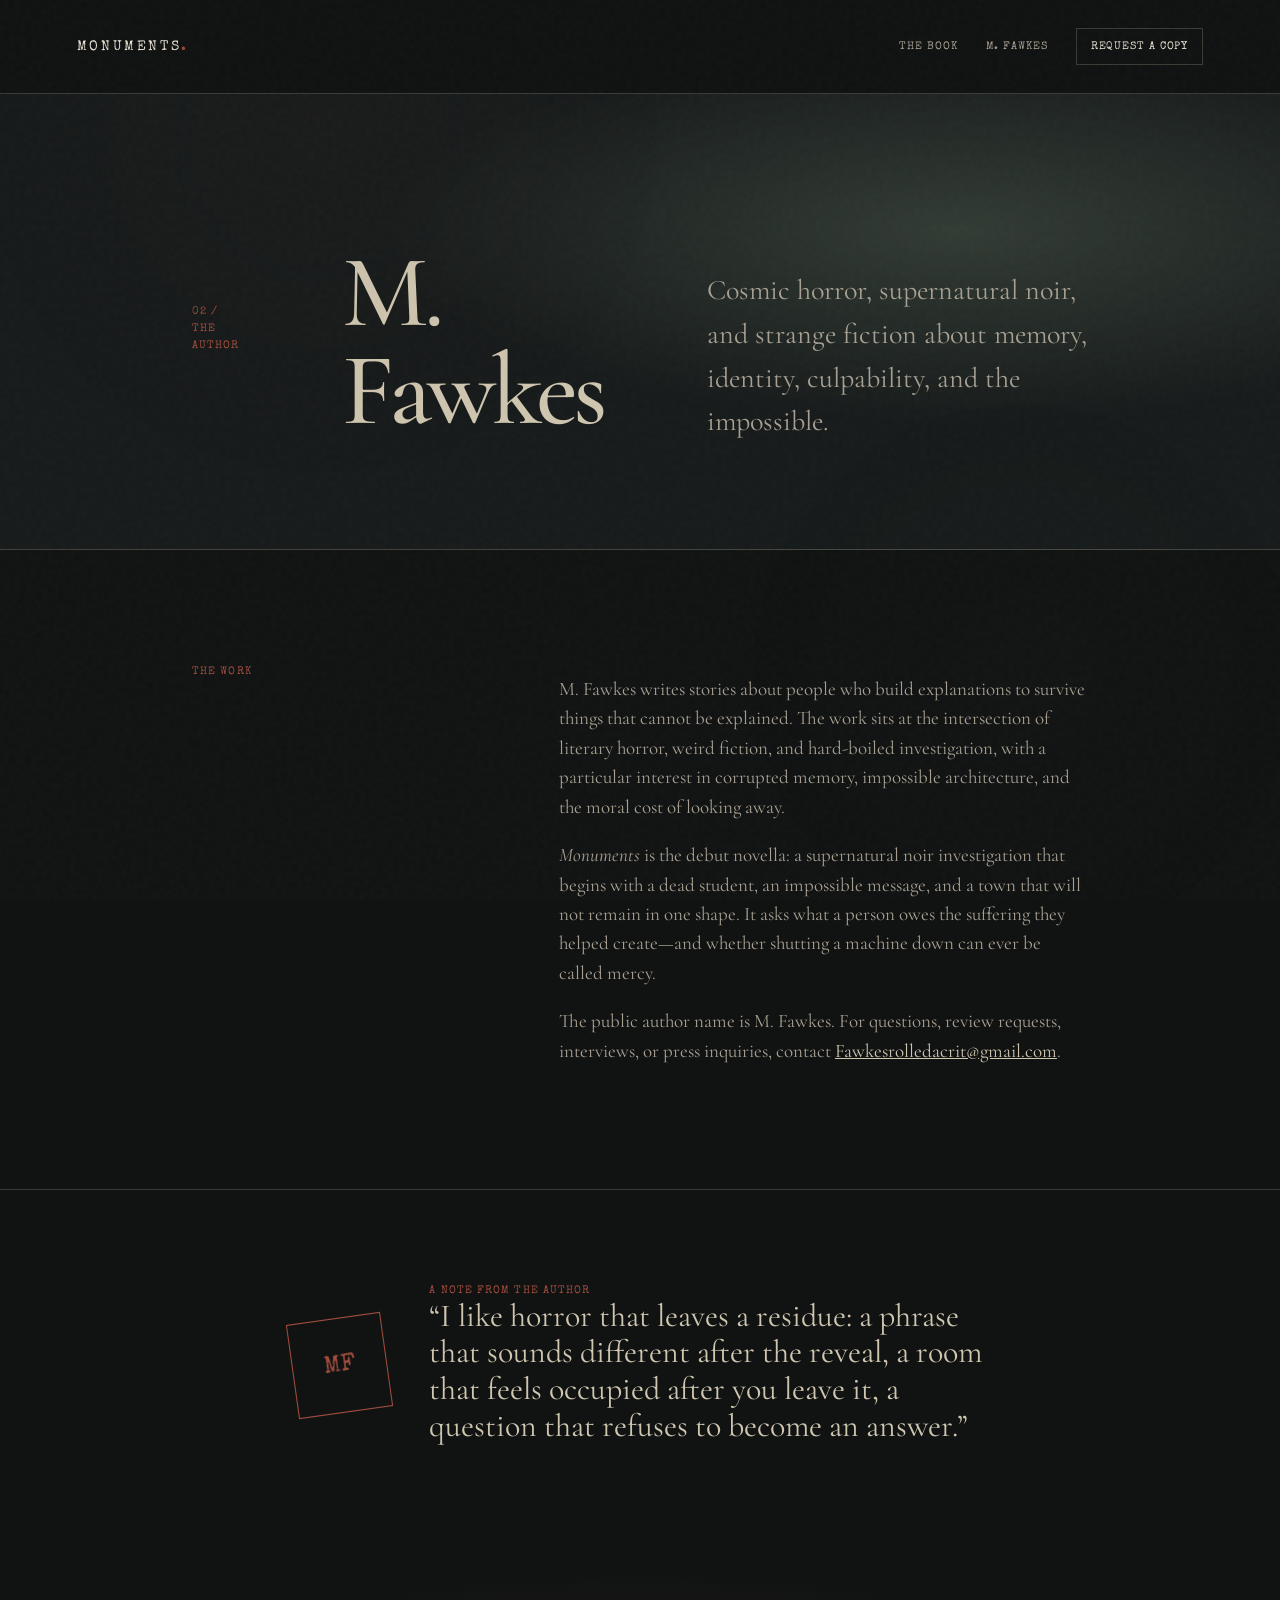
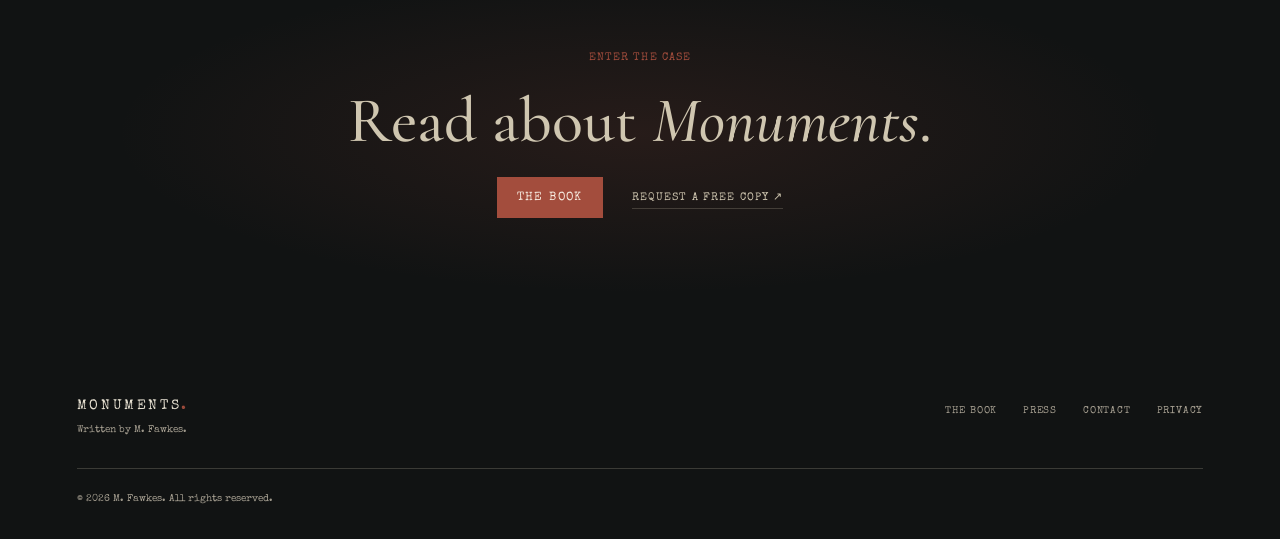
==== about.html @ 918af167 "Expand Monuments site with SEO pages and chapter preview Add dedicated book, author, press, and firs" ====
<!doctype html>
<html lang="en">
<head>
  <meta charset="utf-8">
  <meta name="viewport" content="width=device-width, initial-scale=1">
  <meta name="description" content="About M. Fawkes, author of Monuments: literary cosmic horror, supernatural noir, and strange fiction about memory, identity, and impossible places.">
  <meta name="author" content="M. Fawkes">
  <meta property="og:title" content="About M. Fawkes | Monuments">
  <meta property="og:description" content="M. Fawkes writes cosmic horror, supernatural noir, and strange fiction.">
  <meta property="og:type" content="profile">
  <meta property="og:image" content="https://monumentsbook.win/assets/monuments-cover.jpg">
  <meta name="twitter:card" content="summary_large_image">
  <title>About M. Fawkes | Monuments</title>
  <link rel="preconnect" href="https://fonts.googleapis.com">
  <link rel="preconnect" href="https://fonts.gstatic.com" crossorigin>
  <link href="https://fonts.googleapis.com/css2?family=Cormorant+Garamond:wght@400;500;600;700&family=Special+Elite&display=swap" rel="stylesheet">
  <link rel="stylesheet" href="styles.css">
  <script type="application/ld+json">
  {
    "@context": "https://schema.org",
    "@type": "Person",
    "name": "M. Fawkes",
    "url": "https://monumentsbook.win/about.html",
    "authorOf": {"@type": "Book", "name": "Monuments", "url": "https://monumentsbook.win/the-book.html"}
  }
  </script>
</head>
<body class="interior-page">
  <div class="grain" aria-hidden="true"></div>
  <header class="site-header site-header-solid">
    <a class="wordmark" href="index.html">MONUMENTS<span>.</span></a>
    <nav aria-label="Main navigation">
      <a href="the-book.html">The Book</a>
      <a href="about.html" aria-current="page">M. Fawkes</a>
      <a class="nav-cta" href="index.html#copy">Request a Copy</a>
    </nav>
  </header>
  <main>
    <section class="page-hero">
      <p class="eyebrow">02 / The author</p>
      <h1>M. Fawkes</h1>
      <p class="page-dek">Cosmic horror, supernatural noir, and strange fiction about memory, identity, culpability, and the impossible.</p>
    </section>
    <section class="prose-section">
      <div class="section-label">The work</div>
      <div class="prose-content">
        <p>M. Fawkes writes stories about people who build explanations to survive things that cannot be explained. The work sits at the intersection of literary horror, weird fiction, and hard-boiled investigation, with a particular interest in corrupted memory, impossible architecture, and the moral cost of looking away.</p>
        <p><em>Monuments</em> is the debut novella: a supernatural noir investigation that begins with a dead student, an impossible message, and a town that will not remain in one shape. It asks what a person owes the suffering they helped create—and whether shutting a machine down can ever be called mercy.</p>
        <p>The public author name is M. Fawkes. For questions, review requests, interviews, or press inquiries, contact <a href="mailto:Fawkesrolledacrit@gmail.com">Fawkesrolledacrit@gmail.com</a>.</p>
      </div>
    </section>
    <section class="author-note">
      <div class="author-stamp" aria-hidden="true">MF</div>
      <div>
        <p class="eyebrow">A note from the author</p>
        <p>“I like horror that leaves a residue: a phrase that sounds different after the reveal, a room that feels occupied after you leave it, a question that refuses to become an answer.”</p>
      </div>
    </section>
    <section class="page-cta">
      <p class="eyebrow">Enter the case</p>
      <h2>Read about <em>Monuments</em>.</h2>
      <a class="button button-primary" href="the-book.html">The book</a>
      <a class="text-link" href="index.html#copy">Request a free copy <span aria-hidden="true">↗</span></a>
    </section>
  </main>
  <footer class="site-footer">
    <div><a class="wordmark" href="index.html">MONUMENTS<span>.</span></a><p>Written by M. Fawkes.</p></div>
    <div class="footer-links"><a href="the-book.html">The book</a><a href="press.html">Press</a><a href="mailto:Fawkesrolledacrit@gmail.com">Contact</a><a href="privacy.html">Privacy</a></div>
    <p class="copyright">© 2026 M. Fawkes. All rights reserved.</p>
  </footer>
</body>
</html>
---- styles.css ----
@font-face { font-family: 'MyUnderwood'; src: url('assets/MyUnderwood.ttf') format('truetype'); font-weight: 400; font-style: normal; font-display: swap; }

:root {
  --ink: #e7e1d2;
  --muted: #a7a092;
  --paper: #cfc6b0;
  --night: #111313;
  --deep: #171b1b;
  --rust: #a34d3d;
  --line: rgba(207, 198, 176, .22);
  --serif: 'Cormorant Garamond', Georgia, serif;
  --type: 'Special Elite', 'Courier New', monospace;
}

* { box-sizing: border-box; }
html { scroll-behavior: smooth; }
body { margin: 0; color: var(--ink); background: var(--night); font-family: var(--serif); font-size: 19px; line-height: 1.55; }
body::before { content: ''; position: fixed; inset: 0; pointer-events: none; opacity: .15; background: radial-gradient(circle at 25% 15%, rgba(163,77,61,.18), transparent 32%), radial-gradient(circle at 80% 75%, rgba(134,145,126,.12), transparent 28%); }
.grain { position: fixed; z-index: 5; inset: 0; pointer-events: none; opacity: .035; background-image: url("data:image/svg+xml,%3Csvg viewBox='0 0 180 180' xmlns='http://www.w3.org/2000/svg'%3E%3Cfilter id='n'%3E%3CfeTurbulence type='fractalNoise' baseFrequency='.9' numOctaves='3' stitchTiles='stitch'/%3E%3C/filter%3E%3Crect width='100%25' height='100%25' filter='url(%23n)' opacity='.75'/%3E%3C/svg%3E"); }
.site-header { position: absolute; z-index: 2; top: 0; left: 0; right: 0; display: flex; justify-content: space-between; align-items: center; padding: 28px 6vw; }
.wordmark { color: var(--ink); font-family: var(--type); font-size: .9rem; letter-spacing: .18em; text-decoration: none; }
.wordmark span { color: var(--rust); }
nav { display: flex; align-items: center; gap: 28px; font-family: var(--type); font-size: .7rem; letter-spacing: .08em; text-transform: uppercase; }
a { color: inherit; }
nav a, .footer-links a { text-decoration: none; color: var(--muted); transition: color .2s ease; }
nav a:hover, .footer-links a:hover, .text-link:hover { color: var(--ink); }
.nav-cta { border: 1px solid var(--line); padding: 9px 14px; color: var(--ink) !important; }
.hero { min-height: 780px; display: grid; grid-template-columns: 1.05fr .95fr; align-items: center; gap: 7vw; padding: 155px 12vw 100px; background: linear-gradient(110deg, rgba(21,25,25,.98), rgba(21,25,25,.78)), radial-gradient(ellipse at 75% 38%, #48504a 0%, #171b1b 38%, #111313 72%); }
.hero-copy { max-width: 680px; }
.eyebrow, .section-label, .status, .cover-top, .cover-author, .quote-credit, .small-note, label, .form-note { font-family: var(--type); text-transform: uppercase; letter-spacing: .1em; font-size: .68rem; }
.eyebrow { color: var(--rust); margin: 0 0 24px; }
h1, h2 { font-weight: 500; line-height: .95; margin: 0; }
h1 { font-size: clamp(3.8rem, 7vw, 7.5rem); letter-spacing: -.04em; }
h1 em { color: var(--paper); font-size: .55em; display: inline-block; margin-top: .2em; font-weight: 400; }
.lede { color: var(--paper); font-size: clamp(1.15rem, 1.7vw, 1.42rem); max-width: 590px; margin: 37px 0; }
.hero-actions { display: flex; gap: 27px; align-items: center; }
.button { display: inline-block; border: 0; cursor: pointer; font: .72rem var(--type); letter-spacing: .12em; text-transform: uppercase; padding: 15px 20px; text-decoration: none; transition: transform .2s, background .2s; }
.button:hover { transform: translateY(-2px); }
.button-primary { background: var(--rust); color: #f8eee3; }
.button-primary:hover { background: #bd5c49; }
.text-link { color: var(--paper); font: .7rem var(--type); letter-spacing: .1em; text-decoration: none; text-transform: uppercase; border-bottom: 1px solid var(--line); padding-bottom: 5px; }
.status { color: var(--muted); margin-top: 48px; }
.status-dot { width: 7px; height: 7px; display: inline-block; margin: 0 8px 1px 0; border-radius: 50%; background: var(--rust); box-shadow: 0 0 12px var(--rust); }
.cover-wrap { position: relative; justify-self: center; width: min(330px, 80%); transform: rotate(3deg); }
.cover-shadow { position: absolute; inset: 7% -10% -10% 10%; background: #000; filter: blur(28px); opacity: .65; }
.real-cover { position: relative; display: block; width: 100%; height: auto; border: 1px solid rgba(207,198,176,.35); box-shadow: inset 0 0 0 7px rgba(17,19,19,.32); }
.book-cover { position: relative; aspect-ratio: 2 / 3; display: flex; flex-direction: column; align-items: center; padding: 34px 20px; overflow: hidden; color: #bfb39b; background: linear-gradient(160deg, #434d47, #111616 55%, #191212); border: 1px solid rgba(207,198,176,.35); box-shadow: inset 0 0 0 7px rgba(17,19,19,.32); }
.cover-top { font-size: .48rem; color: #a99c82; text-align: center; }
.cover-symbol { position: relative; width: 54%; aspect-ratio: 1; margin: auto; opacity: .75; }
.cover-symbol::before, .cover-symbol::after, .cover-symbol span, .cover-symbol i, .cover-symbol b { content: ''; position: absolute; display: block; border: 1px solid #a34d3d; }
.cover-symbol::before { width: 70%; height: 70%; top: 12%; left: 15%; transform: rotate(45deg); }
.cover-symbol::after { width: 84%; height: 26%; top: 38%; left: 8%; transform: rotate(-33deg); }
.cover-symbol span { width: 15%; height: 112%; left: 42%; top: -5%; transform: rotate(25deg); }
.cover-symbol i { width: 52%; height: 1px; left: 24%; top: 50%; transform: rotate(71deg); }
.cover-symbol b { width: 10%; height: 10%; border-radius: 50%; left: 43%; top: 44%; background: #a34d3d; }
.cover-title { font-family: var(--type); font-size: clamp(1.45rem, 4vw, 2rem); letter-spacing: .15em; text-align: center; }
.cover-rule { width: 54%; border-top: 1px solid #a34d3d; margin: 17px 0; }
.cover-author { font-size: .58rem; }
.signal-strip { display: flex; flex-wrap: wrap; justify-content: center; gap: 0; padding: 19px 6vw; color: var(--muted); background: #0b0d0d; font: .62rem var(--type); letter-spacing: .12em; text-transform: uppercase; }
.signal-strip span { padding: 0 22px; border-right: 1px solid var(--line); }
.signal-strip span:last-child { border: 0; }
.split-section { display: grid; grid-template-columns: 1fr 2fr; gap: 8vw; padding: 130px 15vw; border-bottom: 1px solid var(--line); }
.section-label { color: var(--rust); padding-top: 9px; }
h2 { font-size: clamp(2.8rem, 5vw, 5.4rem); color: var(--paper); }
.section-content { max-width: 720px; }
.section-content p { color: var(--muted); max-width: 650px; }
blockquote { color: var(--paper); font-size: clamp(1.7rem, 3vw, 3rem); line-height: 1.05; margin: 52px 0; max-width: 620px; }
.small-note { color: var(--muted) !important; font-size: .58rem !important; line-height: 1.7; }
.quote-section { padding: 150px 20vw; text-align: center; background: #1a1c1a; }
.quote-mark { color: var(--rust); font-size: 7rem; height: 62px; line-height: 1; }
.quote-section p { max-width: 800px; margin: 0 auto 25px; color: var(--paper); font-size: clamp(2rem, 4vw, 4rem); line-height: 1; }
.quote-credit { color: var(--muted); }
.author-content { display: flex; gap: 45px; align-items: flex-start; }
.author-stamp { flex: 0 0 auto; width: 95px; height: 95px; border: 1px solid var(--rust); color: var(--rust); display: grid; place-items: center; font: 1.5rem var(--type); transform: rotate(-8deg); }
.copy-section { padding: 130px 15vw; background: radial-gradient(ellipse at 70% 30%, rgba(163,77,61,.13), transparent 45%); }
.copy-card { max-width: 770px; margin: auto; padding: 65px clamp(25px, 7vw, 90px); border: 1px solid var(--line); background: rgba(22,25,25,.84); }
.copy-card > p:not(.eyebrow) { color: var(--muted); }
form { display: grid; gap: 10px; margin-top: 35px; }
label { color: var(--paper); margin-top: 11px; }
label span { color: var(--muted); text-transform: none; letter-spacing: 0; }
input, select { width: 100%; padding: 14px; border: 1px solid var(--line); color: var(--ink); background: rgba(207,198,176,.06); font: 1rem var(--serif); }
input:focus, select:focus { outline: 2px solid var(--rust); outline-offset: 2px; }
.checkbox-label { display: flex; gap: 10px; align-items: flex-start; margin: 22px 0; font: .78rem var(--serif); line-height: 1.35; letter-spacing: 0; text-transform: none; color: var(--muted); }
.checkbox-label input { width: auto; margin-top: 4px; accent-color: var(--rust); }
.form-note { color: var(--muted); font-size: .54rem; text-transform: none; letter-spacing: .03em; line-height: 1.6; }
.form-success { color: #a5c39e; }
.form-error { color: #dc8877; }
.site-footer { display: grid; grid-template-columns: 1fr auto; gap: 25px; padding: 60px 6vw 35px; color: var(--muted); }
.site-footer p { margin: 8px 0 0; font: .62rem var(--type); }
.footer-links { display: flex; gap: 26px; align-items: center; font: .62rem var(--type); text-transform: uppercase; letter-spacing: .08em; }
.copyright { grid-column: 1 / -1; padding-top: 25px; border-top: 1px solid var(--line); }
.site-header-solid { position: relative; background: rgba(17,19,19,.96); border-bottom: 1px solid var(--line); }
.interior-page main { min-height: 70vh; }
.page-hero { display: flex; justify-content: space-between; align-items: center; gap: 8vw; padding: 145px 15vw 105px; background: radial-gradient(ellipse at 75% 30%, rgba(76,91,77,.5), transparent 42%), var(--deep); border-bottom: 1px solid var(--line); }
.page-hero h1 { font-size: clamp(3.7rem, 8vw, 8rem); color: var(--paper); }
.page-dek { max-width: 650px; margin: 30px 0 0; color: var(--muted); font-size: clamp(1.25rem, 2.2vw, 1.8rem); }
.book-page-hero { min-height: 570px; }
.page-cover { width: min(255px, 36vw); transform: rotate(3deg); border: 1px solid rgba(207,198,176,.35); box-shadow: 25px 25px 45px rgba(0,0,0,.5); }
.prose-section { display: grid; grid-template-columns: 1fr 2fr; gap: 8vw; padding: 105px 15vw; border-bottom: 1px solid var(--line); }
.prose-content { max-width: 760px; }
.prose-content p { color: var(--muted); }
.prose-content a, .press-copy a { color: var(--paper); }
.prose-content h2, .press-copy h2 { font-size: clamp(2rem, 4vw, 3.4rem); margin-bottom: 20px; }
.prose-section-dark { background: #0b0d0d; }
.author-note { display: flex; gap: 42px; align-items: center; max-width: 900px; margin: 0 auto; padding: 95px 8vw; color: var(--paper); font-size: clamp(1.4rem, 2.5vw, 2.1rem); line-height: 1.15; }
.author-note p { margin: 0; }
.page-cta { padding: 110px 15vw; text-align: center; background: radial-gradient(ellipse at center, rgba(163,77,61,.15), transparent 58%); }
.page-cta h2 { margin-bottom: 25px; }
.page-cta .text-link { margin-left: 25px; }
.page-cta-copy { max-width: 600px; margin: 0 auto 30px; color: var(--muted); }
.tag-list { display: flex; flex-wrap: wrap; gap: 9px; margin-top: 38px; }
.tag-list span { padding: 8px 12px; border: 1px solid var(--line); color: var(--paper); font: .62rem var(--type); letter-spacing: .08em; text-transform: uppercase; }
.reader-list { padding-left: 1.2em; color: var(--muted); }
.reader-list li { padding: 10px 0; }
.two-column-copy { display: grid; grid-template-columns: 1fr 1fr; gap: 55px; }
.press-grid { display: grid; grid-template-columns: minmax(180px, .7fr) 1.3fr; gap: 9vw; align-items: center; padding: 105px 15vw; border-bottom: 1px solid var(--line); }
.press-art { text-align: center; }
.press-cover { display: block; width: min(310px, 100%); margin: 0 auto 30px; transform: rotate(2deg); box-shadow: 20px 20px 35px rgba(0,0,0,.5); }
.press-copy { max-width: 680px; }
.press-copy strong { color: var(--paper); font-family: var(--type); font-size: .72em; letter-spacing: .08em; text-transform: uppercase; }
.reading-header { padding: 115px 9vw 70px; text-align: center; background: radial-gradient(ellipse at center, rgba(76,91,77,.5), transparent 55%), var(--deep); border-bottom: 1px solid var(--line); }
.reading-header h1 { color: var(--paper); font-size: clamp(3rem, 6vw, 6rem); }
.reading-subtitle { margin: 22px 0 8px; color: var(--ink); font: 1.15rem var(--type); letter-spacing: .08em; text-transform: uppercase; }
.reading-meta { color: var(--muted); margin: 0; }
.chapter-content { max-width: 760px; margin: 0 auto; padding: 80px 35px 100px; color: #26231f; background: #d7cfbc; font-family: 'MyUnderwood', 'Courier New', monospace; font-size: 1rem; line-height: 1.72; box-shadow: 0 0 55px rgba(0,0,0,.22); }
.chapter-content h2 { color: #342d27; font: 1.5rem var(--type); letter-spacing: .08em; text-align: center; text-transform: uppercase; margin: 0 0 60px; }
.chapter-content > p { text-indent: 1.5em; margin: 0 0 1em; }
.chapter-content > p:first-of-type { text-indent: 0; }
.document-card { margin: 42px 2vw; padding: 32px 34px; color: #28251f; border: 1px solid rgba(48,40,31,.35); box-shadow: 4px 5px 0 rgba(48,40,31,.12); }
.document-card p { margin: 0 0 1em; }
.document-card p:last-child { margin-bottom: 0; }
.handwritten { font-family: 'Caveat', 'Comic Sans MS', cursive; font-size: 1.15rem; transform: rotate(-.3deg); }
.newspaper { font-family: Georgia, serif; font-size: .88rem; line-height: 1.45; background: #c7bda6; }
.newspaper h3 { margin: 12px 0; font: 1.15rem var(--type); letter-spacing: .03em; text-align: center; }
.document-heading { font-family: var(--type) !important; font-size: .72rem; letter-spacing: .1em; text-transform: uppercase; text-align: center; }
.advertisement { font-family: Georgia, serif; text-align: center; background: #c9bea3; }
.advertisement .document-heading { color: #64382d; font-size: .9rem; }
.coded-message { background: #c3b99f; }
.coded-message pre { margin: 0; white-space: pre-wrap; font: 1rem 'Courier New', monospace; letter-spacing: .08em; }
.reading-end { padding: 100px 9vw; text-align: center; background: radial-gradient(ellipse at center, rgba(163,77,61,.15), transparent 58%); }
.reading-end h2 { margin-bottom: 28px; }
.reading-end .text-link { margin-left: 25px; }
@media (max-width: 760px) { body { font-size: 17px; } .site-header { padding: 23px 6vw; } nav a:not(.nav-cta) { display: none; } .hero { display: flex; flex-direction: column; align-items: flex-start; padding: 130px 8vw 80px; min-height: 0; } .hero-copy { order: 1; } .cover-wrap { order: 2; align-self: center; width: min(280px, 75%); margin-top: 45px; } .hero-actions { align-items: flex-start; flex-direction: column; } .signal-strip { gap: 13px 0; } .signal-strip span { padding: 0 12px; } .split-section, .prose-section { display: block; padding: 80px 9vw; } .section-label { margin-bottom: 35px; } .quote-section { padding: 100px 9vw; } .author-content { gap: 25px; } .copy-section { padding: 80px 7vw; } .copy-card { padding: 45px 22px; } .site-footer { display: block; } .footer-links { margin-top: 30px; flex-wrap: wrap; } .copyright { margin-top: 30px !important; } .page-hero { display: block; padding: 110px 9vw 75px; } .page-cover { width: min(250px, 70vw); display: block; margin: 55px auto 0; } .author-note { display: block; padding: 75px 9vw; } .author-note .author-stamp { margin-bottom: 30px; } .page-cta { padding: 80px 9vw; } .page-cta .text-link { display: block; margin: 25px 0 0; } .two-column-copy, .press-grid { display: block; } .press-grid { padding: 80px 9vw; } .press-copy { margin-top: 65px; } .chapter-content { padding: 55px 24px 70px; font-size: .95rem; } .document-card { margin: 32px 0; padding: 25px 20px; } .reading-end .text-link { display: block; margin: 25px 0 0; } }
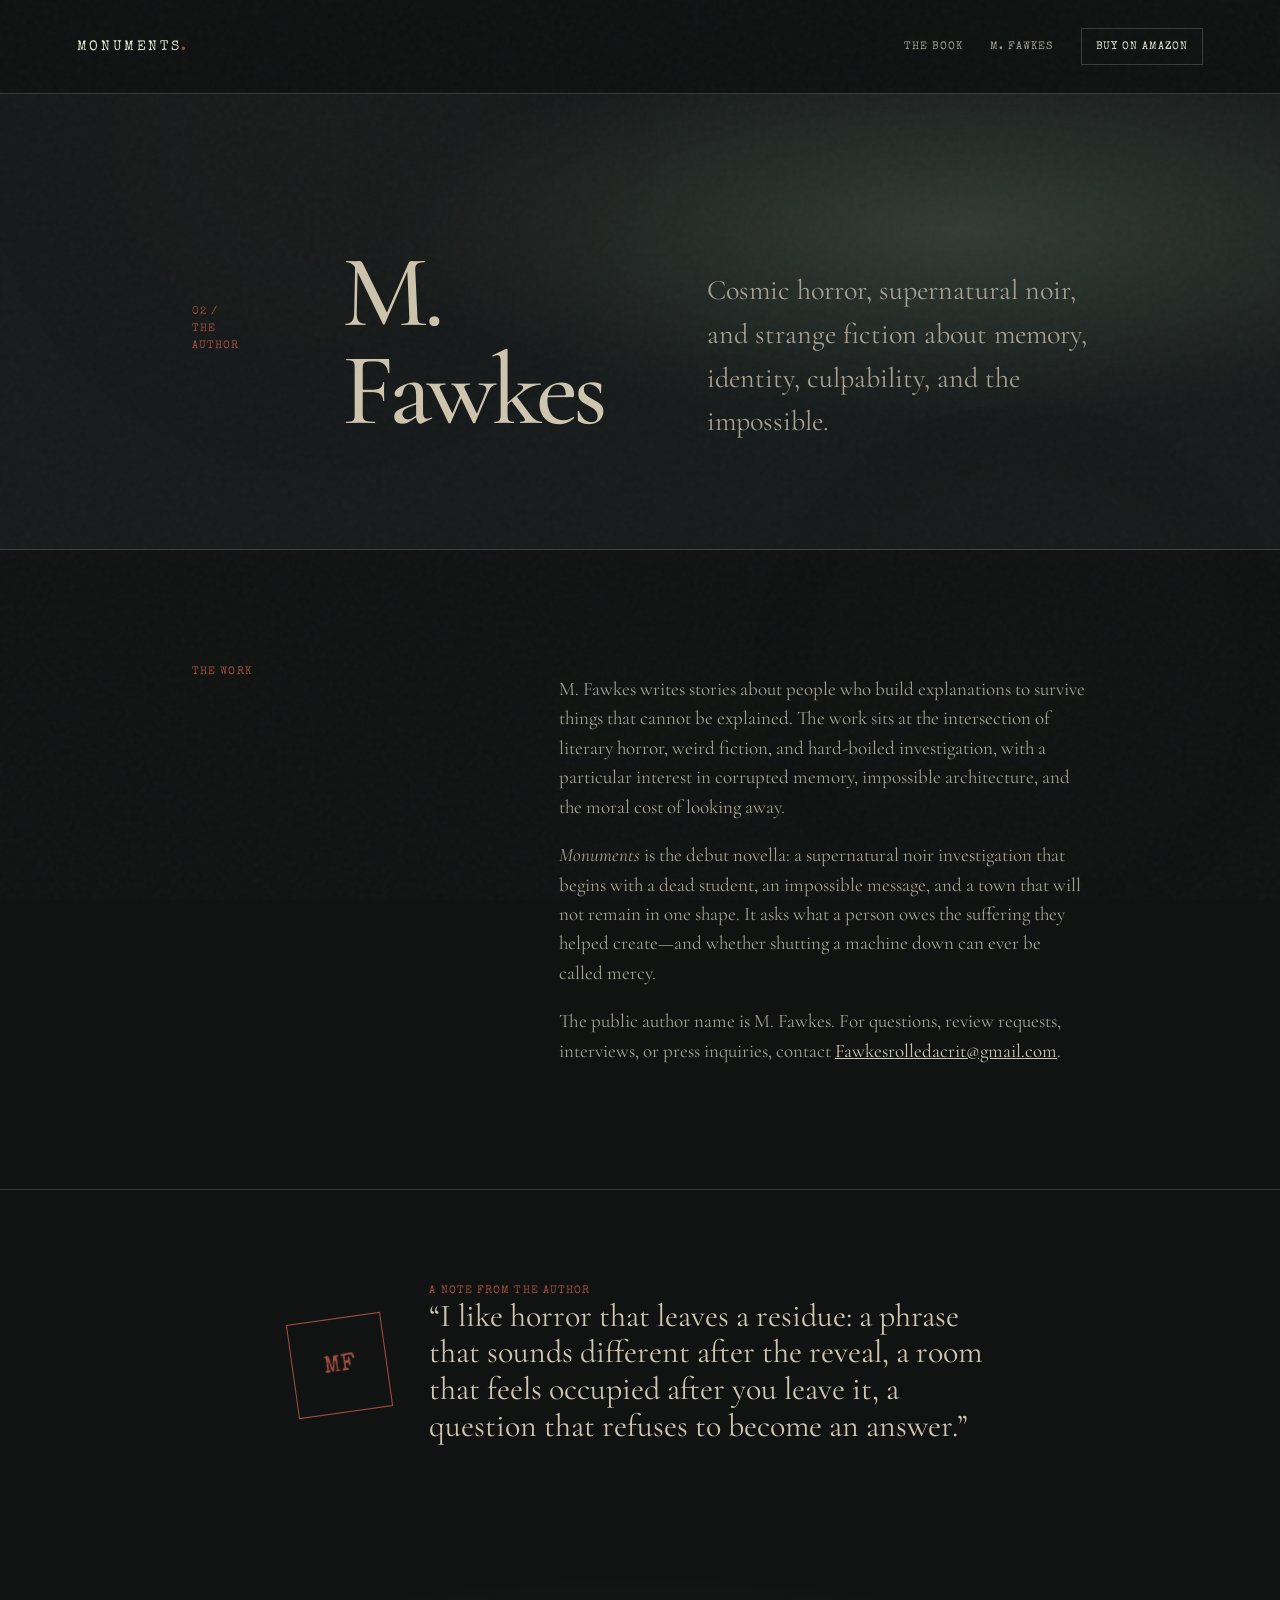
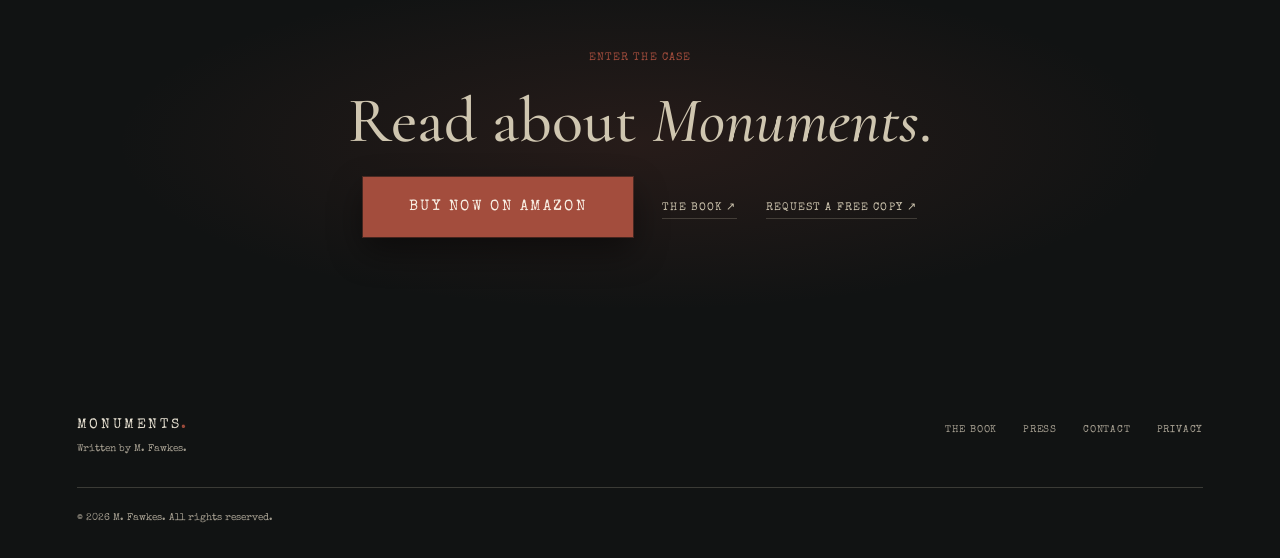
==== commit 05697889: "Add Amazon buy buttons now that the novella is live Replace every final-review notice with buy links" ====
--- a/about.html
+++ b/about.html
@@ -32,7 +32,7 @@
     <nav aria-label="Main navigation">
       <a href="the-book.html">The Book</a>
       <a href="about.html" aria-current="page">M. Fawkes</a>
-      <a class="nav-cta" href="index.html#copy">Request a Copy</a>
+      <a class="nav-cta" href="https://www.amazon.com/dp/B0HKTP2914" target="_blank" rel="noopener">Buy on Amazon</a>
     </nav>
   </header>
   <main>
@@ -59,7 +59,8 @@
     <section class="page-cta">
       <p class="eyebrow">Enter the case</p>
       <h2>Read about <em>Monuments</em>.</h2>
-      <a class="button button-primary" href="the-book.html">The book</a>
+      <a class="button button-primary button-large" href="https://www.amazon.com/dp/B0HKTP2914" target="_blank" rel="noopener">Buy now on Amazon</a>
+      <a class="text-link" href="the-book.html">The book <span aria-hidden="true">↗</span></a>
       <a class="text-link" href="index.html#copy">Request a free copy <span aria-hidden="true">↗</span></a>
     </section>
   </main>
--- a/styles.css
+++ b/styles.css
@@ -33,11 +33,15 @@
 h1 { font-size: clamp(3.8rem, 7vw, 7.5rem); letter-spacing: -.04em; }
 h1 em { color: var(--paper); font-size: .55em; display: inline-block; margin-top: .2em; font-weight: 400; }
 .lede { color: var(--paper); font-size: clamp(1.15rem, 1.7vw, 1.42rem); max-width: 590px; margin: 37px 0; }
-.hero-actions { display: flex; gap: 27px; align-items: center; }
+.hero-actions { display: flex; flex-wrap: wrap; gap: 27px; align-items: center; }
 .button { display: inline-block; border: 0; cursor: pointer; font: .72rem var(--type); letter-spacing: .12em; text-transform: uppercase; padding: 15px 20px; text-decoration: none; transition: transform .2s, background .2s; }
 .button:hover { transform: translateY(-2px); }
 .button-primary { background: var(--rust); color: #f8eee3; }
 .button-primary:hover { background: #bd5c49; }
+.button-large { font-size: .95rem; letter-spacing: .16em; padding: 22px 46px; box-shadow: 0 0 0 1px rgba(163,77,61,.35), 0 14px 34px rgba(0,0,0,.45); }
+.button-large:hover { transform: translateY(-2px) scale(1.02); }
+@media (prefers-reduced-motion: no-preference) { .button-large { animation: buy-pulse 2.6s ease-in-out infinite; } }
+@keyframes buy-pulse { 0%, 100% { box-shadow: 0 0 0 1px rgba(163,77,61,.35), 0 14px 34px rgba(0,0,0,.45), 0 0 0 rgba(163,77,61,0); } 50% { box-shadow: 0 0 0 1px rgba(163,77,61,.6), 0 14px 34px rgba(0,0,0,.45), 0 0 26px rgba(163,77,61,.45); } }
 .text-link { color: var(--paper); font: .7rem var(--type); letter-spacing: .1em; text-decoration: none; text-transform: uppercase; border-bottom: 1px solid var(--line); padding-bottom: 5px; }
 .status { color: var(--muted); margin-top: 48px; }
 .status-dot { width: 7px; height: 7px; display: inline-block; margin: 0 8px 1px 0; border-radius: 50%; background: var(--rust); box-shadow: 0 0 12px var(--rust); }
@@ -140,5 +144,27 @@
 .reading-end { padding: 100px 9vw; text-align: center; background: radial-gradient(ellipse at center, rgba(163,77,61,.15), transparent 58%); }
 .reading-end h2 { margin-bottom: 28px; }
 .reading-end .text-link { margin-left: 25px; }
-@media (max-width: 760px) { body { font-size: 17px; } .site-header { padding: 23px 6vw; } nav a:not(.nav-cta) { display: none; } .hero { display: flex; flex-direction: column; align-items: flex-start; padding: 130px 8vw 80px; min-height: 0; } .hero-copy { order: 1; } .cover-wrap { order: 2; align-self: center; width: min(280px, 75%); margin-top: 45px; } .hero-actions { align-items: flex-start; flex-direction: column; } .signal-strip { gap: 13px 0; } .signal-strip span { padding: 0 12px; } .split-section, .prose-section { display: block; padding: 80px 9vw; } .section-label { margin-bottom: 35px; } .quote-section { padding: 100px 9vw; } .author-content { gap: 25px; } .copy-section { padding: 80px 7vw; } .copy-card { padding: 45px 22px; } .site-footer { display: block; } .footer-links { margin-top: 30px; flex-wrap: wrap; } .copyright { margin-top: 30px !important; } .page-hero { display: block; padding: 110px 9vw 75px; } .page-cover { width: min(250px, 70vw); display: block; margin: 55px auto 0; } .author-note { display: block; padding: 75px 9vw; } .author-note .author-stamp { margin-bottom: 30px; } .page-cta { padding: 80px 9vw; } .page-cta .text-link { display: block; margin: 25px 0 0; } .two-column-copy, .press-grid { display: block; } .press-grid { padding: 80px 9vw; } .press-copy { margin-top: 65px; } .chapter-content { padding: 55px 24px 70px; font-size: .95rem; } .document-card { margin: 32px 0; padding: 25px 20px; } .reading-end .text-link { display: block; margin: 25px 0 0; } }
+.archive-hero { min-height: 500px; }
+.archive-hero h1 em { display: inline-block; color: var(--paper); font-size: .52em; font-weight: 400; }
+.archive-stamp { flex: 0 0 auto; padding: 20px; border: 2px solid var(--rust); color: var(--rust); font: 1.15rem var(--type); letter-spacing: .12em; line-height: 1.4; text-align: center; transform: rotate(5deg); }
+.archive-stamp span { font-size: .55em; }
+.archive-intro { max-width: 760px; margin: 0 auto; padding: 70px 9vw 30px; color: var(--muted); text-align: center; }
+.archive-intro p:last-child { font-size: 1.25rem; }
+.archive-grid { display: grid; grid-template-columns: 1fr 1fr; gap: 35px; max-width: 1050px; margin: 0 auto; padding: 45px 9vw 105px; }
+.archive-file { min-height: 285px; padding: 34px; color: #302b24; background: #d2c6ac; border: 1px solid rgba(48,40,31,.35); box-shadow: 7px 8px 0 rgba(0,0,0,.18); transform: rotate(-.6deg); }
+.archive-file:nth-child(2n) { transform: rotate(.7deg); background: #c9bea3; }
+.archive-file h2 { color: #352e27; font: 1.75rem var(--type); letter-spacing: .05em; text-transform: uppercase; }
+.archive-file h3 { margin: 22px 0 13px; font: 1rem var(--type); letter-spacing: .03em; }
+.archive-file p { line-height: 1.5; }
+.file-label, .file-date { color: #754132; font: .65rem var(--type); letter-spacing: .1em; text-transform: uppercase; }
+.file-note { margin-top: 28px; color: #65584b; font-size: .86rem; font-style: italic; }
+.file-signature { text-align: right; }
+.coded-file { background: #bdb298; }
+.coded-file pre { margin: 35px 0; white-space: pre-wrap; font: 1.1rem 'Courier New', monospace; letter-spacing: .08em; }
+.archive-question { padding: 105px 9vw; text-align: center; background: radial-gradient(ellipse at center, rgba(163,77,61,.15), transparent 58%); }
+.archive-question h2 { max-width: 850px; margin: 0 auto 25px; }
+.archive-question p:not(.eyebrow) { color: var(--muted); }
+.archive-question .text-link { margin-left: 25px; }
 
+@media (max-width: 760px) { .archive-hero { min-height: 0; } .archive-stamp { margin: 55px auto 0; width: max-content; } .archive-grid { display: block; padding: 25px 9vw 75px; } .archive-file { margin: 30px 0; min-height: 0; } .archive-question .text-link { display: block; margin: 25px 0 0; } body { font-size: 17px; } .site-header { padding: 23px 6vw; } nav a:not(.nav-cta) { display: none; } .hero { display: flex; flex-direction: column; align-items: flex-start; padding: 130px 8vw 80px; min-height: 0; } .hero-copy { order: 1; } .cover-wrap { order: 2; align-self: center; width: min(280px, 75%); margin-top: 45px; } .hero-actions { align-items: flex-start; flex-direction: column; } .signal-strip { gap: 13px 0; } .signal-strip span { padding: 0 12px; } .split-section, .prose-section { display: block; padding: 80px 9vw; } .section-label { margin-bottom: 35px; } .quote-section { padding: 100px 9vw; } .author-content { gap: 25px; } .copy-section { padding: 80px 7vw; } .copy-card { padding: 45px 22px; } .site-footer { display: block; } .footer-links { margin-top: 30px; flex-wrap: wrap; } .copyright { margin-top: 30px !important; } .page-hero { display: block; padding: 110px 9vw 75px; } .page-cover { width: min(250px, 70vw); display: block; margin: 55px auto 0; } .author-note { display: block; padding: 75px 9vw; } .author-note .author-stamp { margin-bottom: 30px; } .page-cta { padding: 80px 9vw; } .page-cta .text-link { display: block; margin: 25px 0 0; } .two-column-copy, .press-grid { display: block; } .press-grid { padding: 80px 9vw; } .press-copy { margin-top: 65px; } .chapter-content { padding: 55px 24px 70px; font-size: .95rem; } .document-card { margin: 32px 0; padding: 25px 20px; } .reading-end .text-link { display: block; margin: 25px 0 0; } }
+
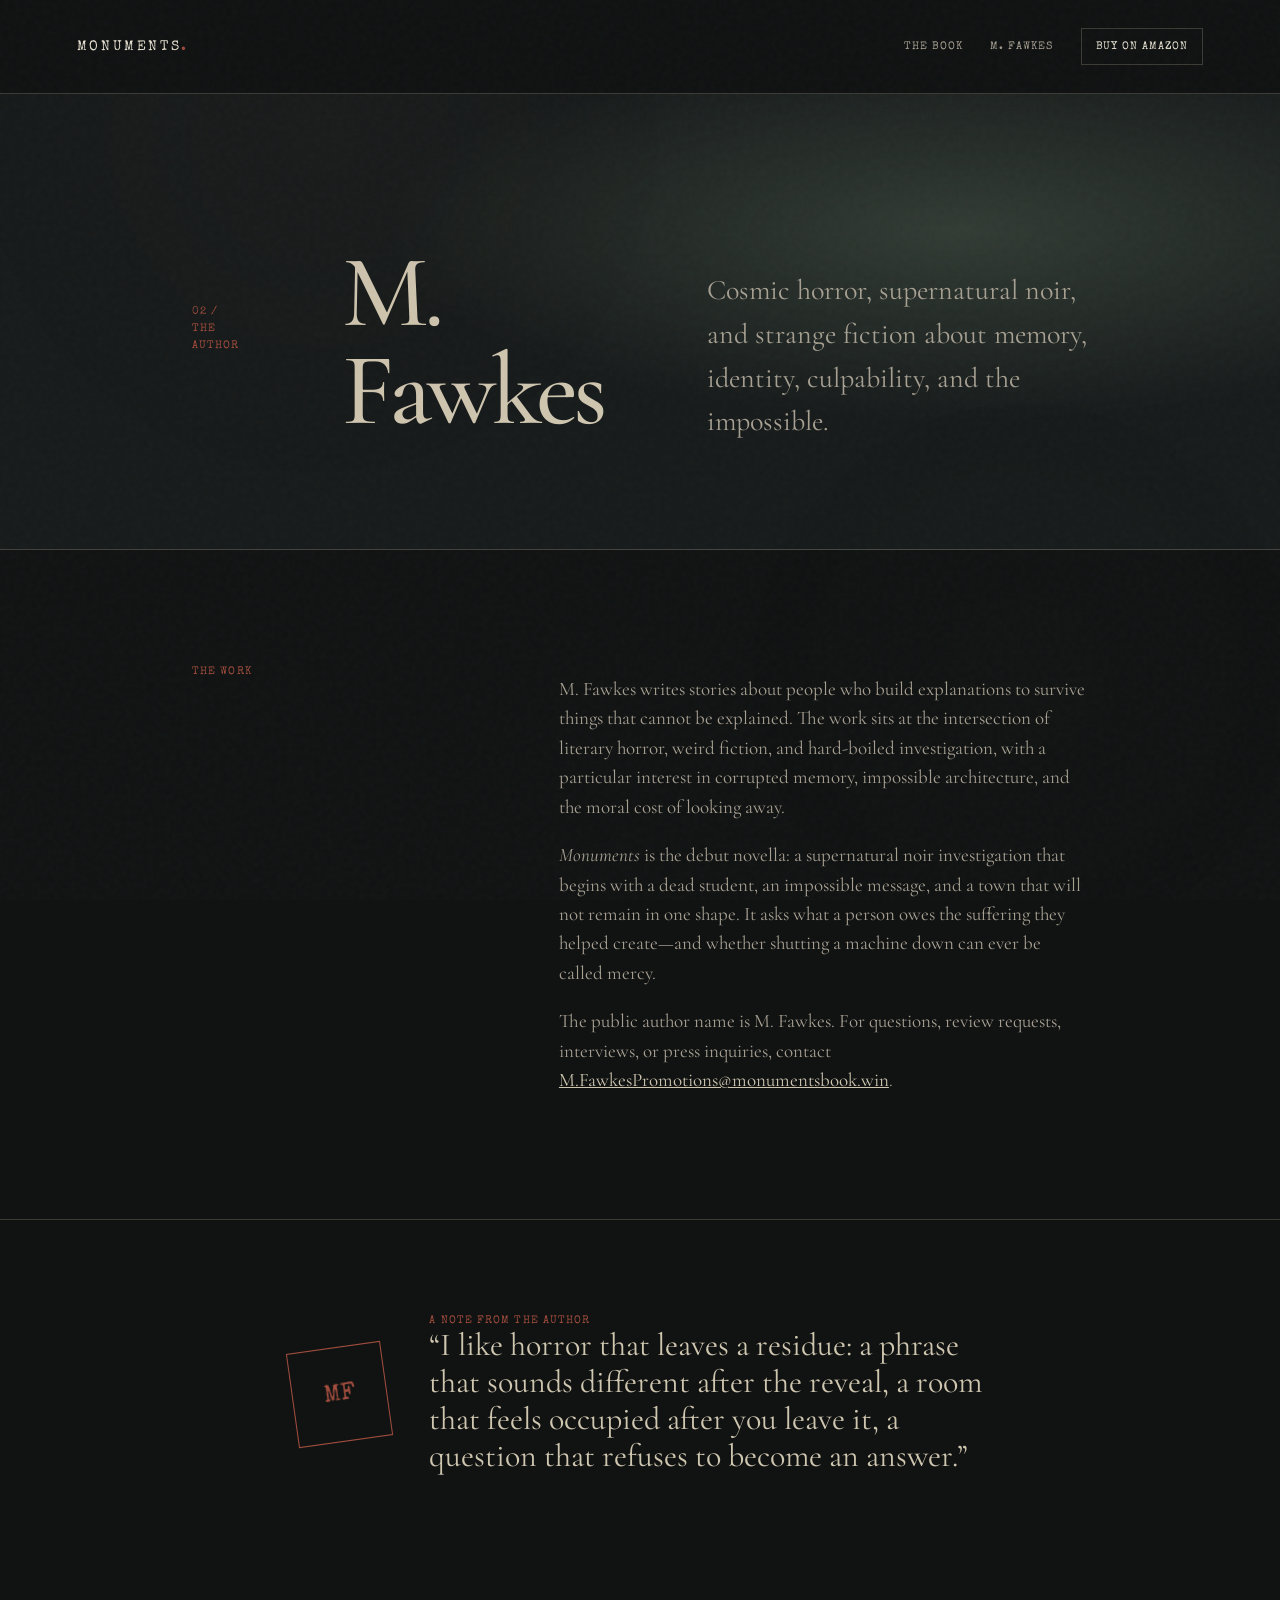
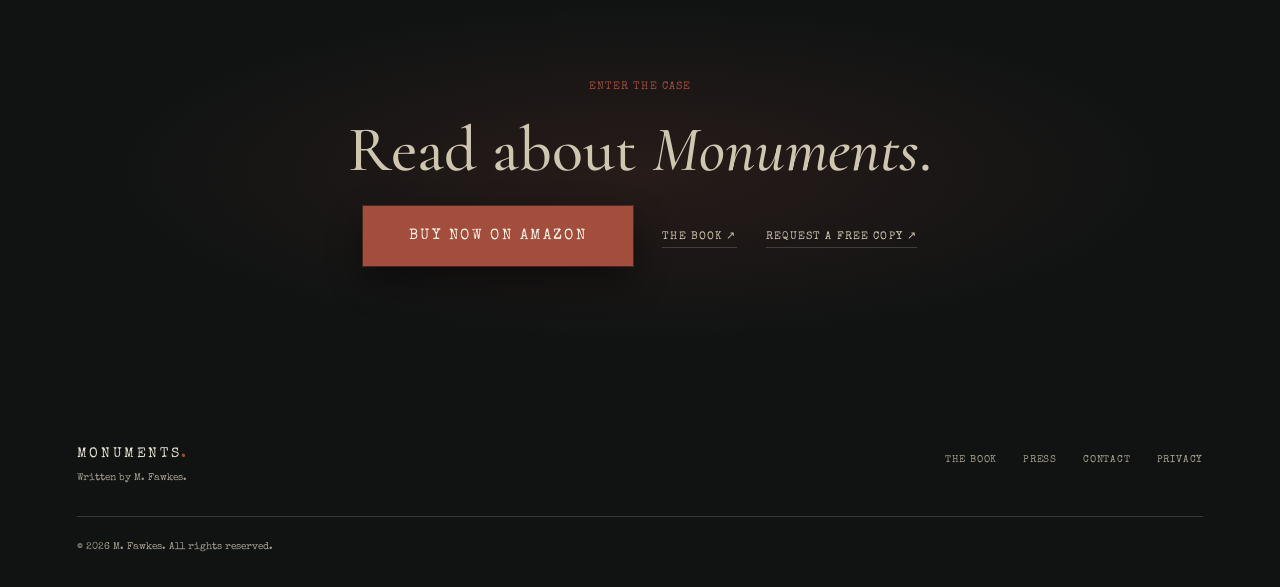
==== commit 5594e8c8: "Update contact email to M.FawkesPromotions@monumentsbook.win Replace the personal Gmail address in a" ====
--- a/about.html
+++ b/about.html
@@ -46,7 +46,7 @@
       <div class="prose-content">
         <p>M. Fawkes writes stories about people who build explanations to survive things that cannot be explained. The work sits at the intersection of literary horror, weird fiction, and hard-boiled investigation, with a particular interest in corrupted memory, impossible architecture, and the moral cost of looking away.</p>
         <p><em>Monuments</em> is the debut novella: a supernatural noir investigation that begins with a dead student, an impossible message, and a town that will not remain in one shape. It asks what a person owes the suffering they helped create—and whether shutting a machine down can ever be called mercy.</p>
-        <p>The public author name is M. Fawkes. For questions, review requests, interviews, or press inquiries, contact <a href="mailto:Fawkesrolledacrit@gmail.com">Fawkesrolledacrit@gmail.com</a>.</p>
+        <p>The public author name is M. Fawkes. For questions, review requests, interviews, or press inquiries, contact <a href="mailto:M.FawkesPromotions@monumentsbook.win">M.FawkesPromotions@monumentsbook.win</a>.</p>
       </div>
     </section>
     <section class="author-note">
@@ -66,7 +66,7 @@
   </main>
   <footer class="site-footer">
     <div><a class="wordmark" href="index.html">MONUMENTS<span>.</span></a><p>Written by M. Fawkes.</p></div>
-    <div class="footer-links"><a href="the-book.html">The book</a><a href="press.html">Press</a><a href="mailto:Fawkesrolledacrit@gmail.com">Contact</a><a href="privacy.html">Privacy</a></div>
+    <div class="footer-links"><a href="the-book.html">The book</a><a href="press.html">Press</a><a href="mailto:M.FawkesPromotions@monumentsbook.win">Contact</a><a href="privacy.html">Privacy</a></div>
     <p class="copyright">© 2026 M. Fawkes. All rights reserved.</p>
   </footer>
 </body>
